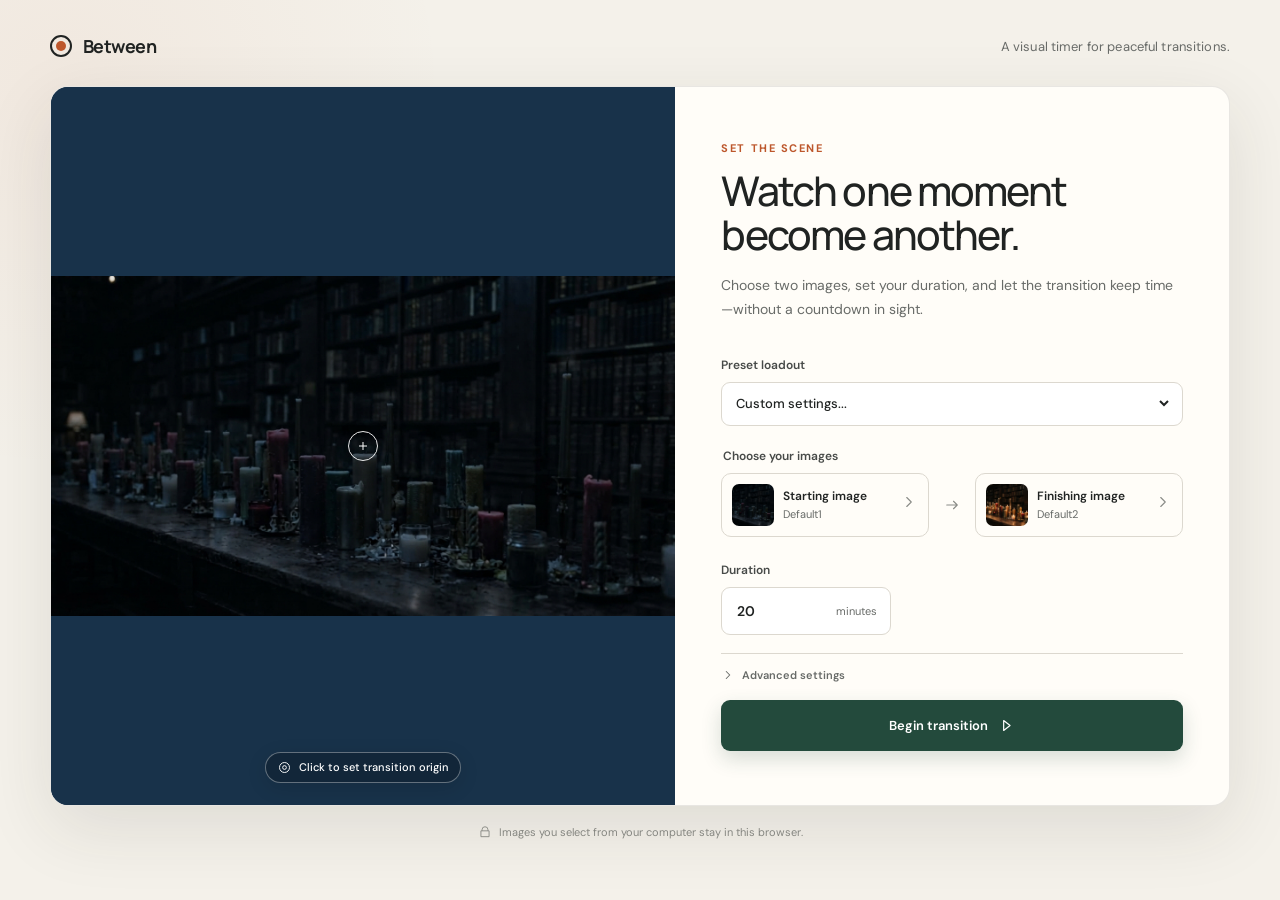
==== public/index.html @ 0521cccc "quiet --> peaceful So I can see which branch is live" ====
<!doctype html>
<html lang="en">
  <head>
    <meta charset="UTF-8" />
    <meta name="viewport" content="width=device-width, initial-scale=1.0" />
    <meta
      name="description"
      content="A calm, number-free visual timer that transitions between two images."
    />
    <title>Between — Visual Timer</title>
    <link rel="stylesheet" href="styles.css" />
  </head>
  <body>
    <main class="app-shell">
      <header class="site-header">
        <a class="wordmark" href="#" aria-label="Between visual timer home">
          <span class="wordmark-mark" aria-hidden="true"></span>
          Between
        </a>
        <p>A visual timer for peaceful transitions.</p>
      </header>

      <section class="timer-card" aria-labelledby="page-title">
        <div class="preview-wrap">
          <div
            class="timer-canvas"
            id="timerCanvas"
            role="img"
            aria-label="Timer preview, showing the starting image"
          >
            <div class="image-layer image-one" id="imageOne"></div>
            <div class="image-layer image-two" id="imageTwo"></div>
          </div>

          <button
            class="origin-picker"
            id="originPicker"
            type="button"
            aria-label="Choose the transition origin. Current origin is centered."
          >
            <span class="origin-marker" id="originMarker" aria-hidden="true"></span>
            <span class="origin-hint">
              <svg viewBox="0 0 24 24" fill="none" aria-hidden="true">
                <circle cx="12" cy="12" r="3" />
                <circle cx="12" cy="12" r="8" />
              </svg>
              Click to set transition origin
            </span>
          </button>

          <div class="timer-overlay" id="timerOverlay" hidden>
            <div class="control-dock">
              <div class="timer-state" id="timerState">In progress</div>
              <button class="round-button pause-button" id="pauseButton" type="button">
                <span class="pause-icon" aria-hidden="true"></span>
                <span class="sr-only">Pause timer</span>
              </button>
              <button class="round-button" id="fullscreenButton" type="button">
                <svg class="fullscreen-icon" viewBox="0 0 24 24" fill="none" aria-hidden="true">
                  <path class="expand-path" d="M9 4H4v5m11-5h5v5M9 20H4v-5m11 5h5v-5" />
                  <path class="collapse-path" d="M4 9h5V4m11 5h-5V4M4 15h5v5m11-5h-5v5" />
                </svg>
                <span class="sr-only">Enter full screen</span>
              </button>
              <button class="text-button" id="resetButton" type="button">End timer</button>
            </div>
          </div>
        </div>

        <div class="setup-panel" id="setupPanel">
          <div class="intro">
            <p class="eyebrow">Set the scene</p>
            <h1 id="page-title">Watch one moment become another.</h1>
            <p class="intro-copy">
              Choose two images, set your duration, and let the transition keep time—without a
              countdown in sight.
            </p>
          </div>

          <form id="timerForm">
            <div class="preset-row">
              <label class="field-label" for="presetSelect">
                <span>Preset loadout</span>
                <div class="select-field">
                  <select id="presetSelect">
                    <option value="">Custom settings...</option>
                  </select>
                </div>
              </label>
            </div>

            <fieldset>
              <legend>Choose your images</legend>
              <div class="image-pickers">
                <button class="image-picker" id="pickerOne" type="button" data-slot="one" aria-haspopup="dialog">
                  <span class="picker-thumb thumb-one" id="thumbOne" aria-hidden="true"></span>
                  <span class="picker-copy">
                    <strong>Starting image</strong>
                    <span id="fileOneName">Default1</span>
                  </span>
                  <span class="upload-icon" aria-hidden="true">
                    <svg viewBox="0 0 24 24" fill="none">
                      <path d="m9 6 6 6-6 6" />
                    </svg>
                  </span>
                </button>

                <span class="to-arrow" aria-hidden="true">
                  <svg viewBox="0 0 24 24" fill="none">
                    <path d="M5 12h14m-5-5 5 5-5 5" />
                  </svg>
                </span>

                <button class="image-picker" id="pickerTwo" type="button" data-slot="two" aria-haspopup="dialog">
                  <span class="picker-thumb thumb-two" id="thumbTwo" aria-hidden="true"></span>
                  <span class="picker-copy">
                    <strong>Finishing image</strong>
                    <span id="fileTwoName">Default2</span>
                  </span>
                  <span class="upload-icon" aria-hidden="true">
                    <svg viewBox="0 0 24 24" fill="none">
                      <path d="m9 6 6 6-6 6" />
                    </svg>
                  </span>
                </button>
              </div>
            </fieldset>

            <div class="settings-row">
              <label class="field-label" for="duration">
                <span>Duration</span>
                <span class="duration-field">
                  <input id="duration" type="number" min="1" max="1440" value="20" required />
                  <span>minutes</span>
                </span>
              </label>
            </div>

            <details class="advanced-settings">
              <summary>
                <svg viewBox="0 0 24 24" fill="none" aria-hidden="true">
                  <path d="m9 6 6 6-6 6" />
                </svg>
                Advanced settings
              </summary>
              <div class="advanced-panel">
                <fieldset class="wipe-fieldset">
                  <legend>Wipe style</legend>
                  <div class="wipe-options" id="wipeOptions">
                    <!-- Dynamically injected transition options -->
                  </div>
                </fieldset>

                <div class="advanced-lower-grid">
                  <fieldset class="direction-fieldset">
                    <legend>Direction</legend>
                    <div class="segmented-control">
                      <label>
                        <input type="radio" name="direction" value="forward" checked />
                        <span>Forward direction</span>
                      </label>
                      <label>
                        <input type="radio" name="direction" value="inverse" />
                        <span>Inverse direction</span>
                      </label>
                    </div>
                  </fieldset>

                  <label class="field-label" for="featherAmount">
                    <span>Feather amount</span>
                    <span class="duration-field feather-field">
                      <input
                        id="featherAmount"
                        type="number"
                        min="0"
                        max="200"
                        value="60"
                        required
                      />
                      <span>pixels</span>
                    </span>
                  </label>
                </div>
              </div>
            </details>

            <button class="start-button" type="submit">
              <span>Begin transition</span>
              <svg viewBox="0 0 24 24" fill="none" aria-hidden="true">
                <path d="M8 5l9 7-9 7V5Z" />
              </svg>
            </button>
          </form>
        </div>
      </section>

      <p class="privacy-note">
        <svg viewBox="0 0 24 24" fill="none" aria-hidden="true">
          <path d="M7 10V8a5 5 0 0 1 10 0v2M5 10h14v10H5V10Z" />
        </svg>
        Images you select from your computer stay in this browser.
      </p>
    </main>

    <dialog class="gallery-dialog" id="galleryDialog" aria-labelledby="galleryTitle">
      <div class="gallery-header">
        <h2 id="galleryTitle">Choose an image</h2>
        <button class="gallery-close" id="galleryClose" type="button">
          <svg viewBox="0 0 24 24" fill="none" aria-hidden="true">
            <path d="M6 6l12 12M18 6 6 18" />
          </svg>
          <span class="sr-only">Close</span>
        </button>
      </div>

      <div class="gallery-body">
        <p class="gallery-status" id="galleryStatus" role="status">Loading images…</p>
        <div class="gallery-grid" id="galleryGrid"></div>
      </div>

      <div class="gallery-footer">
        <label class="upload-option">
          <input type="file" id="galleryUpload" accept="image/*" />
          <svg viewBox="0 0 24 24" fill="none" aria-hidden="true">
            <path d="M12 16V4m0 0L7.5 8.5M12 4l4.5 4.5M5 15v4h14v-4" />
          </svg>
          Select from your computer
        </label>
      </div>
    </dialog>

    <script type="module" src="app.js"></script>
  </body>
</html>
---- public/styles.css ----
@import url('https://fonts.googleapis.com/css2?family=DM+Sans:wght@400;500;600&family=Manrope:wght@400;500;600;700&display=swap');

:root {
  --ink: #202322;
  --muted: #686b68;
  --paper: #f4f1ea;
  --card: #fffdf8;
  --line: #dcd8cf;
  --blue: #18324a;
  --orange: #bd572c;
  --green: #234a3c;
}

* {
  box-sizing: border-box;
}

html {
  min-width: 320px;
  background: var(--paper);
}

body {
  margin: 0;
  color: var(--ink);
  font-family: 'DM Sans', sans-serif;
  min-height: 100vh;
  background:
    radial-gradient(circle at 5% 10%, rgba(189, 87, 44, 0.06), transparent 24rem),
    var(--paper);
}

button,
input {
  font: inherit;
}

button,
label {
  -webkit-tap-highlight-color: transparent;
}

.app-shell {
  width: min(1180px, calc(100% - 40px));
  margin: 0 auto;
  padding: 34px 0 28px;
}

.site-header {
  display: flex;
  align-items: center;
  justify-content: space-between;
  margin-bottom: 28px;
}

.wordmark {
  display: inline-flex;
  align-items: center;
  gap: 11px;
  color: var(--ink);
  font-family: 'Manrope', sans-serif;
  font-size: 18px;
  font-weight: 700;
  letter-spacing: -0.03em;
  text-decoration: none;
}

.wordmark-mark {
  width: 22px;
  aspect-ratio: 1;
  border: 2px solid var(--ink);
  border-radius: 50%;
  position: relative;
}

.wordmark-mark::after {
  content: '';
  position: absolute;
  inset: 4px;
  border-radius: inherit;
  background: var(--orange);
}

.site-header p {
  margin: 0;
  color: var(--muted);
  font-size: 13px;
  letter-spacing: 0.01em;
}

.timer-card {
  display: grid;
  grid-template-columns: minmax(0, 1.06fr) minmax(420px, 0.94fr);
  min-height: 640px;
  overflow: hidden;
  border: 1px solid rgba(32, 35, 34, 0.1);
  border-radius: 18px;
  background: var(--card);
  box-shadow: 0 22px 70px rgba(50, 43, 34, 0.11);
}

.preview-wrap {
  min-height: 100%;
  position: relative;
  overflow: hidden;
  background: var(--blue);
}

.timer-canvas,
.image-layer {
  position: absolute;
  inset: 0;
}

.timer-canvas {
  overflow: hidden;
}

.image-layer {
  background-position: center;
  background-size: cover;
  will-change: mask-image;
}

.timer-card:not(.is-running) .image-layer {
  background-repeat: no-repeat;
  background-size: contain;
  background-position: center center;
}

.image-one {
  z-index: 1;
  background-color: var(--blue);
}

.image-two {
  z-index: 2;
  background-color: var(--orange);
  opacity: 0;
}

.origin-picker {
  position: absolute;
  z-index: 3;
  inset: 0;
  width: 100%;
  border: 0;
  padding: 0;
  color: white;
  background: transparent;
  cursor: crosshair;
}

.origin-picker:focus-visible {
  outline: 3px solid white;
  outline-offset: -5px;
}

.origin-picker[hidden] {
  display: none;
}

.origin-marker {
  position: absolute;
  left: 50%;
  top: 50%;
  width: 30px;
  height: 30px;
  border: 1px solid rgba(255, 255, 255, 0.9);
  border-radius: 50%;
  box-shadow: 0 2px 14px rgba(0, 0, 0, 0.32);
  transform: translate(-50%, -50%);
  pointer-events: none;
}

.origin-marker::before,
.origin-marker::after {
  content: '';
  position: absolute;
  left: 50%;
  top: 50%;
  background: white;
  transform: translate(-50%, -50%);
}

.origin-marker::before {
  width: 8px;
  height: 1px;
}

.origin-marker::after {
  width: 1px;
  height: 8px;
}

.origin-hint {
  position: absolute;
  left: 50%;
  bottom: 22px;
  display: flex;
  align-items: center;
  gap: 7px;
  border: 1px solid rgba(255, 255, 255, 0.34);
  border-radius: 999px;
  padding: 7px 11px;
  font-size: 11px;
  font-weight: 500;
  white-space: nowrap;
  background: rgba(9, 16, 20, 0.3);
  box-shadow: 0 5px 20px rgba(0, 0, 0, 0.12);
  backdrop-filter: blur(8px);
  transform: translateX(-50%);
  pointer-events: none;
}

.origin-hint svg {
  width: 15px;
  stroke: currentColor;
  stroke-width: 1.5;
}

.timer-card.is-running .origin-picker {
  display: none;
}

.timer-canvas.finish-bump {
  animation: finish-bump 1s ease-in-out;
}

@keyframes finish-bump {
  0%,
  100% {
    filter: brightness(1);
  }

  50% {
    filter: brightness(1.15);
  }
}

.timer-overlay {
  position: absolute;
  z-index: 4;
  inset: 0;
  display: flex;
  flex-direction: column;
  align-items: center;
  justify-content: flex-end;
  padding-bottom: 18px;
  color: white;
  opacity: 0;
  pointer-events: none;
  transition: opacity 220ms ease;
}

.timer-overlay[hidden] {
  display: none;
}

.timer-card.is-running {
  display: block;
  aspect-ratio: 16 / 9;
  min-height: 0;
}

.timer-card.is-running .preview-wrap {
  height: 100%;
}

.timer-card.is-running .setup-panel {
  display: none;
}

.timer-card.is-running .timer-overlay {
  opacity: 1;
}

.control-dock {
  display: flex;
  align-items: center;
  gap: 6px;
  border: 1px solid rgba(255, 255, 255, 0.28);
  border-radius: 999px;
  padding: 4px;
  background: rgba(10, 13, 13, 0.38);
  box-shadow: 0 5px 22px rgba(0, 0, 0, 0.16);
  backdrop-filter: blur(12px);
  pointer-events: auto;
}

.timer-state {
  padding: 0 7px 0 9px;
  font-size: 9px;
  font-weight: 600;
  letter-spacing: 0.08em;
  text-transform: uppercase;
  text-shadow: 0 1px 12px rgba(0, 0, 0, 0.25);
}

.round-button {
  width: 30px;
  aspect-ratio: 1;
  display: grid;
  place-items: center;
  border: 0;
  border-radius: 50%;
  color: white;
  background: rgba(255, 255, 255, 0.1);
  cursor: pointer;
  transition: background 160ms ease, transform 160ms ease;
}

.round-button[hidden] {
  display: none;
}

.round-button:hover {
  background: rgba(255, 255, 255, 0.22);
}

.pause-icon {
  width: 8px;
  height: 12px;
  border-inline: 2px solid currentColor;
}

.is-paused .pause-icon {
  width: 0;
  height: 0;
  margin-left: 2px;
  border: 5px solid transparent;
  border-left: 8px solid currentColor;
  border-right: 0;
}

.fullscreen-icon {
  width: 14px;
  stroke: currentColor;
  stroke-width: 1.7;
  stroke-linecap: round;
  stroke-linejoin: round;
}

.collapse-path,
.is-fullscreen .expand-path {
  display: none;
}

.is-fullscreen .collapse-path {
  display: block;
}

.text-button {
  border: 0;
  border-radius: 999px;
  padding: 6px 9px;
  color: white;
  font-size: 10px;
  font-weight: 500;
  background: none;
  cursor: pointer;
  text-shadow: 0 1px 12px rgba(0, 0, 0, 0.4);
}

.text-button:hover {
  background: rgba(255, 255, 255, 0.12);
}

.timer-card:fullscreen {
  width: 100vw;
  height: 100vh;
  border: 0;
  border-radius: 0;
  aspect-ratio: auto;
  background: black;
}

.timer-card:fullscreen .preview-wrap {
  height: 100%;
  min-height: 0;
}

.timer-card::backdrop {
  background: black;
}

.setup-panel {
  display: flex;
  flex-direction: column;
  justify-content: center;
  padding: 54px clamp(32px, 3.6vw, 50px);
}

.eyebrow {
  margin: 0 0 13px;
  color: var(--orange);
  font-size: 11px;
  font-weight: 700;
  letter-spacing: 0.14em;
  text-transform: uppercase;
}

h1 {
  max-width: 500px;
  margin: 0;
  font-family: 'Manrope', sans-serif;
  font-size: clamp(32px, 3.2vw, 48px);
  font-weight: 500;
  line-height: 1.08;
  letter-spacing: -0.045em;
}

.intro-copy {
  max-width: 480px;
  margin: 18px 0 36px;
  color: var(--muted);
  font-size: 14px;
  line-height: 1.65;
}

form,
fieldset {
  min-width: 0;
}

fieldset {
  margin: 0;
  border: 0;
  padding: 0;
}

legend,
.field-label > span:first-child {
  margin-bottom: 9px;
  color: #474a48;
  font-size: 12px;
  font-weight: 600;
}

.image-pickers {
  display: grid;
  grid-template-columns: minmax(0, 1fr) 26px minmax(0, 1fr);
  align-items: center;
  gap: 10px;
}

.image-picker {
  width: 100%;
  min-width: 0;
  color: inherit;
  font: inherit;
  text-align: left;
  background: transparent;
  display: grid;
  grid-template-columns: 42px minmax(0, 1fr) 18px;
  align-items: center;
  gap: 9px;
  border: 1px solid var(--line);
  border-radius: 10px;
  padding: 10px;
  cursor: pointer;
  transition: border-color 160ms ease, box-shadow 160ms ease;
}

.image-picker:hover,
.image-picker:focus-within {
  border-color: #9a9c96;
  box-shadow: 0 0 0 3px rgba(35, 74, 60, 0.08);
}

.picker-thumb {
  width: 42px;
  aspect-ratio: 1;
  border-radius: 7px;
  background-position: center;
  background-size: cover;
}

.thumb-one {
  background-color: var(--blue);
}

.thumb-two {
  background-color: var(--orange);
}

.picker-copy {
  min-width: 0;
  display: flex;
  flex-direction: column;
  gap: 3px;
}

.picker-copy strong,
.picker-copy span {
  overflow: hidden;
  text-overflow: ellipsis;
  white-space: nowrap;
}

.picker-copy strong {
  font-size: 12px;
  font-weight: 600;
}

.picker-copy span {
  color: var(--muted);
  font-size: 11px;
}

.upload-icon,
.to-arrow {
  color: #8a8c87;
}

.upload-icon svg,
.to-arrow svg {
  width: 18px;
  stroke: currentColor;
  stroke-width: 1.5;
  stroke-linecap: round;
  stroke-linejoin: round;
}

.to-arrow {
  display: grid;
  place-items: center;
}

.settings-row {
  margin-top: 25px;
}

.settings-row > .field-label {
  width: 170px;
}

.field-label {
  display: flex;
  flex-direction: column;
}

.duration-field {
  height: 48px;
  display: flex;
  align-items: center;
  border: 1px solid var(--line);
  border-radius: 9px;
  padding: 0 13px;
  background: white;
}

.duration-field:focus-within {
  border-color: var(--green);
  box-shadow: 0 0 0 3px rgba(35, 74, 60, 0.09);
}

.duration-field input {
  width: 100%;
  min-width: 0;
  border: 0;
  outline: 0;
  color: var(--ink);
  font-size: 14px;
  font-weight: 600;
  background: transparent;
}

.duration-field span {
  color: var(--muted);
  font-size: 11px;
}

.direction-fieldset legend {
  margin-bottom: 9px;
}

.segmented-control {
  height: 48px;
  display: grid;
  grid-template-columns: 1fr 1fr;
  border: 1px solid var(--line);
  border-radius: 9px;
  padding: 3px;
  background: #efede7;
}

.segmented-control label {
  min-width: 0;
  cursor: pointer;
}

.segmented-control input {
  position: absolute;
  opacity: 0;
}

.segmented-control span {
  height: 100%;
  display: flex;
  align-items: center;
  justify-content: center;
  gap: 7px;
  border-radius: 6px;
  color: var(--muted);
  font-size: 10px;
  font-weight: 600;
  white-space: nowrap;
}

.segmented-control svg {
  width: 17px;
  flex: 0 0 auto;
  stroke: currentColor;
  stroke-width: 1.5;
  stroke-linecap: round;
  stroke-linejoin: round;
}

.segmented-control input:checked + span {
  color: var(--ink);
  background: white;
  box-shadow: 0 2px 7px rgba(30, 31, 29, 0.1);
}

.segmented-control input:focus-visible + span {
  outline: 2px solid var(--green);
  outline-offset: 1px;
}

.advanced-settings {
  margin-top: 18px;
  border-top: 1px solid var(--line);
  padding-top: 14px;
}

.advanced-settings summary {
  width: fit-content;
  display: flex;
  align-items: center;
  gap: 7px;
  color: var(--muted);
  font-size: 11px;
  font-weight: 600;
  list-style: none;
  cursor: pointer;
}

.advanced-settings summary::-webkit-details-marker {
  display: none;
}

.advanced-settings summary:focus-visible {
  border-radius: 3px;
  outline: 2px solid var(--green);
  outline-offset: 3px;
}

.advanced-settings summary svg {
  width: 14px;
  stroke: currentColor;
  stroke-width: 1.8;
  stroke-linecap: round;
  stroke-linejoin: round;
  transition: transform 160ms ease;
}

.advanced-settings[open] summary svg {
  transform: rotate(90deg);
}

.advanced-panel {
  padding-top: 13px;
}

.wipe-fieldset legend {
  margin-bottom: 9px;
}

.wipe-options {
  display: grid;
  grid-template-columns: repeat(2, 1fr);
  gap: 7px;
}

.wipe-options label {
  min-width: 0;
  cursor: pointer;
}

.wipe-options input {
  position: absolute;
  opacity: 0;
}

.wipe-options span {
  height: 40px;
  display: flex;
  align-items: center;
  gap: 8px;
  border: 1px solid var(--line);
  border-radius: 8px;
  padding: 0 10px;
  color: var(--muted);
  font-size: 10px;
  font-weight: 600;
  background: white;
}

.wipe-options svg {
  width: 17px;
  flex: 0 0 auto;
  stroke: currentColor;
  stroke-width: 1.5;
  stroke-linecap: round;
  stroke-linejoin: round;
}

.wipe-options input:checked + span {
  border-color: rgba(35, 74, 60, 0.45);
  color: var(--green);
  background: rgba(35, 74, 60, 0.06);
  box-shadow: inset 0 0 0 1px rgba(35, 74, 60, 0.12);
}

.wipe-options input:focus-visible + span {
  outline: 2px solid var(--green);
  outline-offset: 1px;
}

.advanced-lower-grid {
  display: grid;
  grid-template-columns: minmax(0, 1fr) 150px;
  gap: 12px;
  margin-top: 13px;
}

.feather-field {
  height: 42px;
}

.advanced-settings + .start-button {
  margin-top: 18px;
}

.start-button {
  width: 100%;
  height: 51px;
  display: flex;
  align-items: center;
  justify-content: center;
  gap: 10px;
  margin-top: 28px;
  border: 0;
  border-radius: 9px;
  color: white;
  font-size: 13px;
  font-weight: 600;
  background: var(--green);
  box-shadow: 0 8px 20px rgba(35, 74, 60, 0.18);
  cursor: pointer;
  transition: background 160ms ease, transform 160ms ease;
}

.start-button:hover {
  background: #193a2f;
  transform: translateY(-1px);
}

.start-button svg {
  width: 17px;
  stroke: currentColor;
  stroke-width: 1.7;
  stroke-linejoin: round;
}

.privacy-note {
  display: flex;
  align-items: center;
  justify-content: center;
  gap: 7px;
  margin: 19px 0 0;
  color: #858680;
  font-size: 11px;
}

.privacy-note svg {
  width: 14px;
  stroke: currentColor;
  stroke-width: 1.5;
  stroke-linejoin: round;
}

.gallery-dialog {
  width: min(720px, calc(100% - 24px));
  max-height: min(660px, calc(100vh - 24px));
  margin: auto;
  border: 0;
  border-radius: 16px;
  padding: 0;
  overflow: hidden;
  color: var(--ink);
  background: var(--card);
  box-shadow: 0 30px 90px rgba(20, 24, 22, 0.35);
}

.gallery-dialog[open] {
  display: flex;
  flex-direction: column;
}

.gallery-dialog::backdrop {
  background: rgba(20, 24, 22, 0.55);
  backdrop-filter: blur(3px);
}

.gallery-header {
  display: flex;
  align-items: center;
  justify-content: space-between;
  gap: 16px;
  padding: 20px 22px 14px;
}

.gallery-header h2 {
  margin: 0;
  font-family: 'Manrope', sans-serif;
  font-size: 20px;
  font-weight: 500;
  letter-spacing: -0.03em;
}

.gallery-close {
  width: 32px;
  aspect-ratio: 1;
  flex: 0 0 auto;
  display: grid;
  place-items: center;
  border: 0;
  border-radius: 50%;
  color: var(--muted);
  background: #efede7;
  cursor: pointer;
  transition: background 160ms ease;
}

.gallery-close:hover {
  background: #e4e1d8;
}

.gallery-close:focus-visible,
.gallery-item:focus-visible,
.image-picker:focus-visible {
  outline: 2px solid var(--green);
  outline-offset: 2px;
}

.gallery-close svg {
  width: 16px;
  stroke: currentColor;
  stroke-width: 1.7;
  stroke-linecap: round;
}

.gallery-body {
  min-height: 160px;
  flex: 1 1 auto;
  overflow-y: auto;
  padding: 0 22px 18px;
}

.gallery-status {
  margin: 0;
  padding: 36px 0;
  color: var(--muted);
  font-size: 13px;
  line-height: 1.6;
  text-align: center;
}

.gallery-status[hidden] {
  display: none;
}

.gallery-grid {
  display: grid;
  grid-template-columns: repeat(auto-fill, minmax(150px, 1fr));
  gap: 10px;
}

.gallery-item {
  position: relative;
  aspect-ratio: 4 / 3;
  overflow: hidden;
  border: 2px solid transparent;
  border-radius: 10px;
  padding: 0;
  background: #efede7;
  cursor: pointer;
  transition: border-color 160ms ease, box-shadow 160ms ease;
}

.gallery-item:hover {
  box-shadow: 0 0 0 3px rgba(35, 74, 60, 0.12);
}

.gallery-item[aria-pressed='true'] {
  border-color: var(--green);
}

.gallery-item img {
  width: 100%;
  height: 100%;
  display: block;
  object-fit: cover;
}

.gallery-item span {
  position: absolute;
  inset: auto 0 0;
  overflow: hidden;
  padding: 18px 9px 7px;
  color: white;
  font-size: 11px;
  font-weight: 500;
  text-align: left;
  text-overflow: ellipsis;
  white-space: nowrap;
  background: linear-gradient(transparent, rgba(10, 13, 13, 0.62));
}

.gallery-footer {
  display: flex;
  justify-content: flex-end;
  border-top: 1px solid var(--line);
  padding: 14px 22px;
}

.upload-option {
  position: relative;
  display: inline-flex;
  align-items: center;
  gap: 8px;
  border: 1px solid var(--line);
  border-radius: 9px;
  padding: 10px 14px;
  color: var(--ink);
  font-size: 12px;
  font-weight: 600;
  background: white;
  cursor: pointer;
  transition: border-color 160ms ease, box-shadow 160ms ease;
}

.upload-option:hover,
.upload-option:focus-within {
  border-color: #9a9c96;
  box-shadow: 0 0 0 3px rgba(35, 74, 60, 0.08);
}

.upload-option input {
  position: absolute;
  width: 1px;
  height: 1px;
  overflow: hidden;
  opacity: 0;
}

.upload-option svg {
  width: 16px;
  stroke: currentColor;
  stroke-width: 1.5;
  stroke-linecap: round;
  stroke-linejoin: round;
}

.sr-only {
  position: absolute;
  width: 1px;
  height: 1px;
  overflow: hidden;
  clip: rect(0, 0, 0, 0);
  white-space: nowrap;
}

@media (max-width: 900px) {
  .timer-card {
    grid-template-columns: 1fr;
  }

  .preview-wrap {
    min-height: 390px;
  }

  .setup-panel {
    padding: 44px;
  }

  .timer-card.is-running {
    aspect-ratio: 4 / 3;
  }
}

@media (max-width: 580px) {
  .app-shell {
    width: min(100% - 24px, 1180px);
    padding-top: 20px;
  }

  .site-header p {
    display: none;
  }

  .timer-card {
    border-radius: 13px;
  }

  .preview-wrap {
    min-height: 260px;
  }

  .setup-panel {
    padding: 32px 22px;
  }

  h1 {
    font-size: 33px;
  }

  .image-pickers,
  .wipe-options,
  .advanced-lower-grid {
    grid-template-columns: 1fr;
  }

  .to-arrow {
    height: 12px;
    transform: rotate(90deg);
  }

  .settings-row > .field-label {
    width: 100%;
  }

  .advanced-panel {
    padding-top: 12px;
  }

  .timer-card.is-running {
    height: max(560px, calc(100vh - 120px));
    min-height: 0;
    aspect-ratio: auto;
  }
}

@media (prefers-reduced-motion: reduce) {
  *,
  *::before,
  *::after {
    scroll-behavior: auto !important;
    transition-duration: 0.01ms !important;
  }
}
/* --- Preset Field Styling --- */
.preset-row {
  margin-bottom: 22px;
}

.select-field {
  height: 44px;
  display: flex;
  align-items: center;
  border: 1px solid var(--line);
  border-radius: 9px;
  padding: 0 10px;
  background: white;
  transition: border-color 160ms ease, box-shadow 160ms ease;
}

.select-field:focus-within {
  border-color: var(--green);
  box-shadow: 0 0 0 3px rgba(35, 74, 60, 0.09);
}

.select-field select {
  width: 100%;
  border: 0;
  outline: 0;
  color: var(--ink);
  font: inherit;
  font-size: 13px;
  font-weight: 500;
  background: transparent;
  cursor: pointer;
}
.badge {
  font-size: 10px;
  background: var(--orange);
  color: white;
  padding: 2px 7px;
  border-radius: 99px;
  margin-left: 6px;
  text-transform: uppercase;
}

.admin-actions {
  display: grid;
  grid-template-columns: 1fr 1fr;
  gap: 12px;
  margin-top: 24px;
}

.secondary-btn {
  background: var(--blue) !important;
}

.thumbnail-preview-card {
  margin-top: 24px;
  padding: 16px;
  border: 1px solid var(--line);
  border-radius: 12px;
  background: white;
}

.thumbnail-preview-card canvas {
  width: 100%;
  max-width: 300px;
  height: auto;
  border-radius: 8px;
  border: 1px solid var(--line);
  display: block;
  margin-top: 8px;
}

.status-msg {
  font-size: 12px;
  color: var(--green);
  font-weight: 600;
  margin-top: 8px;
}
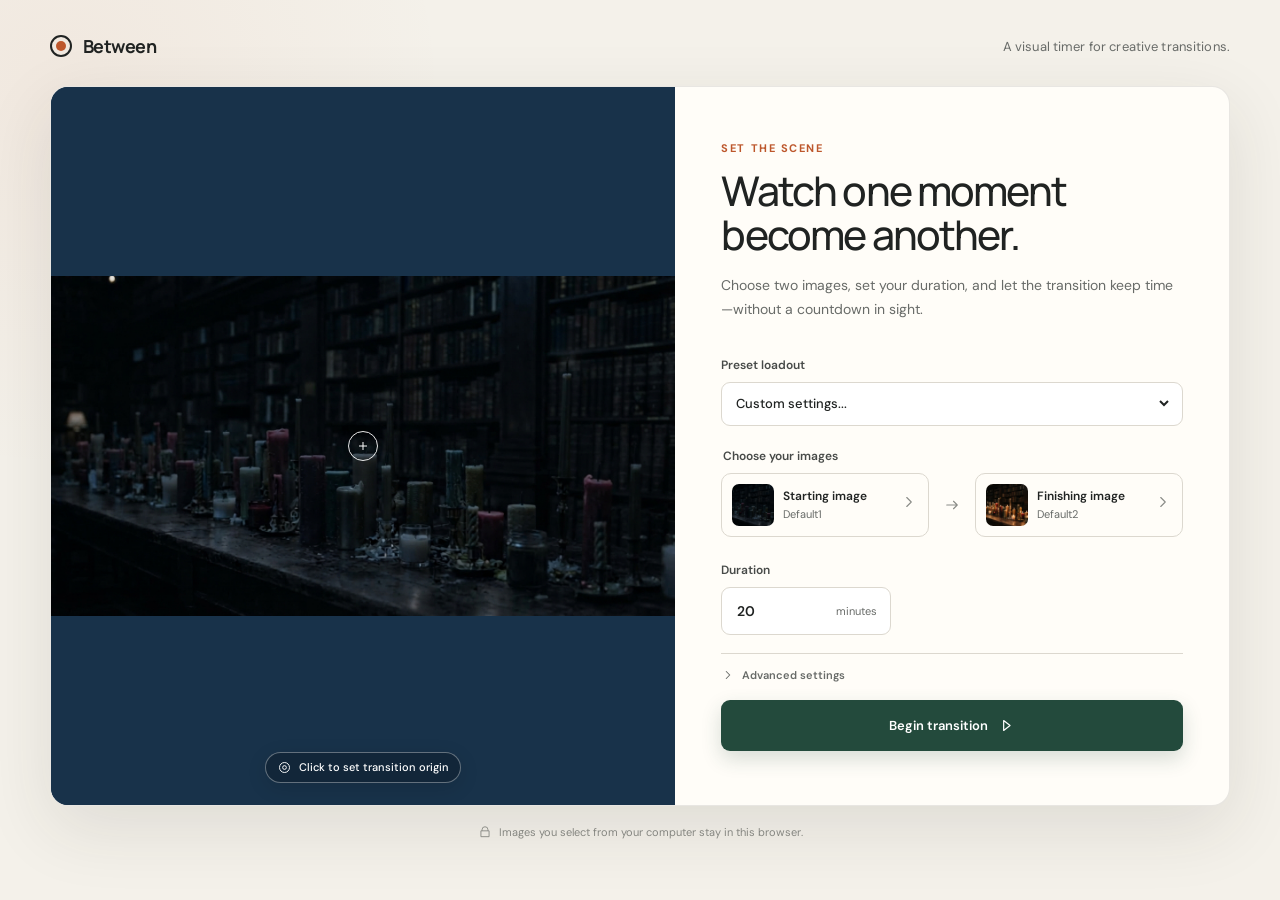
==== commit 6a2d6f70: "Update index.html" ====
--- a/public/index.html
+++ b/public/index.html
@@ -17,7 +17,7 @@
           <span class="wordmark-mark" aria-hidden="true"></span>
           Between
         </a>
-        <p>A visual timer for peaceful transitions.</p>
+        <p>A visual timer for creative transitions.</p>
       </header>
 
       <section class="timer-card" aria-labelledby="page-title">
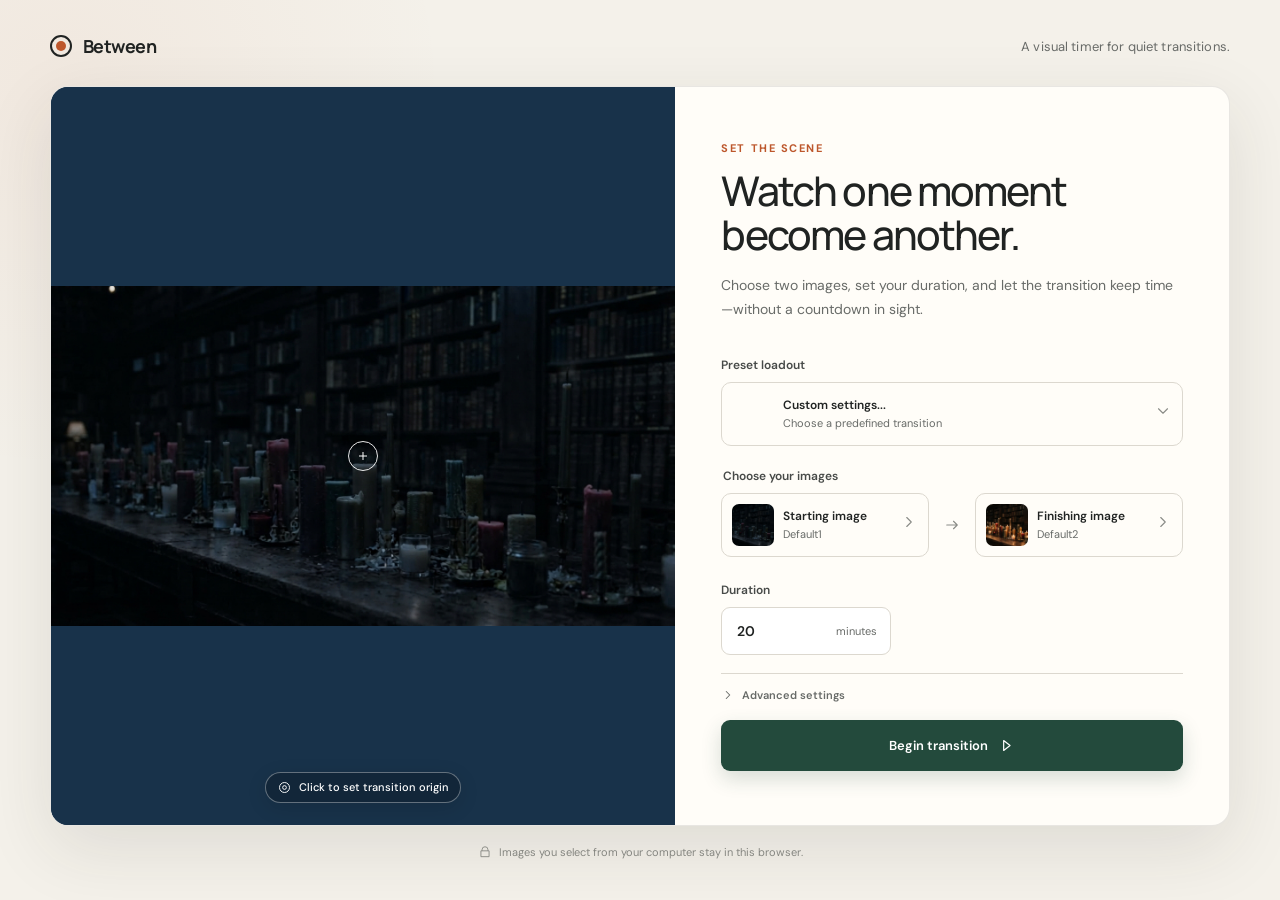
==== commit a4a0c0aa: "Add thumbnails to presets" ====
--- a/public/index.html
+++ b/public/index.html
@@ -17,7 +17,7 @@
           <span class="wordmark-mark" aria-hidden="true"></span>
           Between
         </a>
-        <p>A visual timer for creative transitions.</p>
+        <p>A visual timer for quiet transitions.</p>
       </header>
 
       <section class="timer-card" aria-labelledby="page-title">
@@ -79,13 +79,25 @@
 
           <form id="timerForm">
             <div class="preset-row">
-              <label class="field-label" for="presetSelect">
+              <label class="field-label" for="presetPicker">
                 <span>Preset loadout</span>
-                <div class="select-field">
-                  <select id="presetSelect">
-                    <option value="">Custom settings...</option>
-                  </select>
-                </div>
+                <button
+                  class="image-picker preset-picker"
+                  id="presetPicker"
+                  type="button"
+                  aria-haspopup="dialog"
+                >
+                  <span class="picker-thumb" id="presetThumb" aria-hidden="true"></span>
+                  <span class="picker-copy">
+                    <strong id="presetTitle">Custom settings...</strong>
+                    <span id="presetSubtitle">Choose a predefined transition</span>
+                  </span>
+                  <span class="upload-icon" aria-hidden="true">
+                    <svg viewBox="0 0 24 24" fill="none">
+                      <path d="m6 9 6 6 6-6" />
+                    </svg>
+                  </span>
+                </button>
               </label>
             </div>
 
@@ -202,6 +214,7 @@
       </p>
     </main>
 
+    <!-- Image Gallery Dialog -->
     <dialog class="gallery-dialog" id="galleryDialog" aria-labelledby="galleryTitle">
       <div class="gallery-header">
         <h2 id="galleryTitle">Choose an image</h2>
@@ -229,6 +242,24 @@
       </div>
     </dialog>
 
+    <!-- Preset Selection Dialog -->
+    <dialog class="gallery-dialog" id="presetDialog" aria-labelledby="presetDialogTitle">
+      <div class="gallery-header">
+        <h2 id="presetDialogTitle">Choose a preset loadout</h2>
+        <button class="gallery-close" id="presetClose" type="button">
+          <svg viewBox="0 0 24 24" fill="none" aria-hidden="true">
+            <path d="M6 6l12 12M18 6 6 18" />
+          </svg>
+          <span class="sr-only">Close</span>
+        </button>
+      </div>
+
+      <div class="gallery-body">
+        <p class="gallery-status" id="presetStatus" role="status">Loading presets…</p>
+        <div class="gallery-grid" id="presetGrid"></div>
+      </div>
+    </dialog>
+
     <script type="module" src="app.js"></script>
   </body>
 </html>
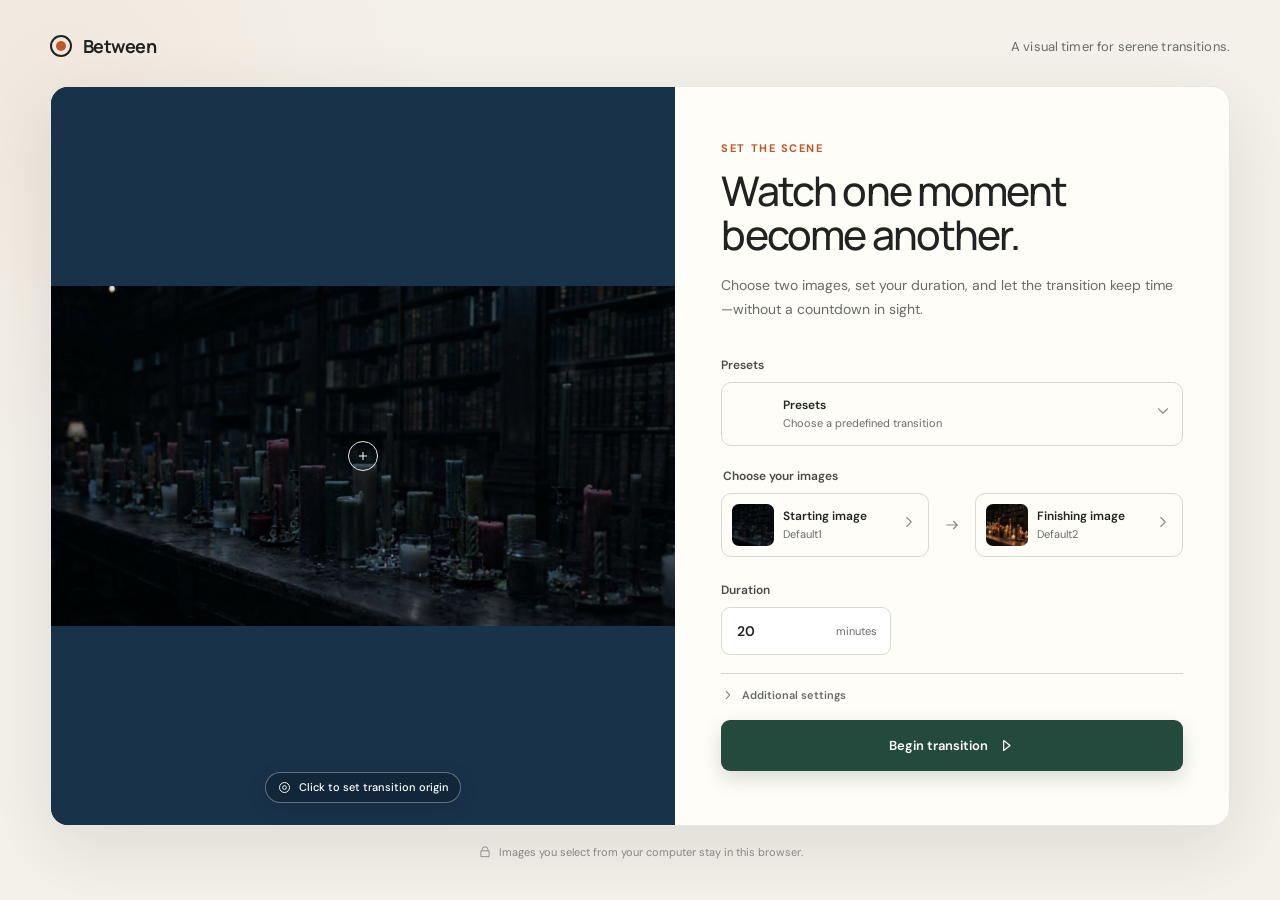
==== commit c0bddc62: "Text edits and dream car no text" ====
--- a/public/index.html
+++ b/public/index.html
@@ -7,7 +7,7 @@
       name="description"
       content="A calm, number-free visual timer that transitions between two images."
     />
-    <title>Between — Visual Timer</title>
+    <title>Between — Right Brain Timer</title>
     <link rel="stylesheet" href="styles.css" />
   </head>
   <body>
@@ -17,7 +17,7 @@
           <span class="wordmark-mark" aria-hidden="true"></span>
           Between
         </a>
-        <p>A visual timer for quiet transitions.</p>
+        <p>A visual timer for serene transitions.</p>
       </header>
 
       <section class="timer-card" aria-labelledby="page-title">
@@ -80,7 +80,7 @@
           <form id="timerForm">
             <div class="preset-row">
               <label class="field-label" for="presetPicker">
-                <span>Preset loadout</span>
+                <span>Presets</span>
                 <button
                   class="image-picker preset-picker"
                   id="presetPicker"
@@ -89,7 +89,7 @@
                 >
                   <span class="picker-thumb" id="presetThumb" aria-hidden="true"></span>
                   <span class="picker-copy">
-                    <strong id="presetTitle">Custom settings...</strong>
+                    <strong id="presetTitle">Presets</strong>
                     <span id="presetSubtitle">Choose a predefined transition</span>
                   </span>
                   <span class="upload-icon" aria-hidden="true">
@@ -153,7 +153,7 @@
                 <svg viewBox="0 0 24 24" fill="none" aria-hidden="true">
                   <path d="m9 6 6 6-6 6" />
                 </svg>
-                Advanced settings
+                Additional settings
               </summary>
               <div class="advanced-panel">
                 <fieldset class="wipe-fieldset">
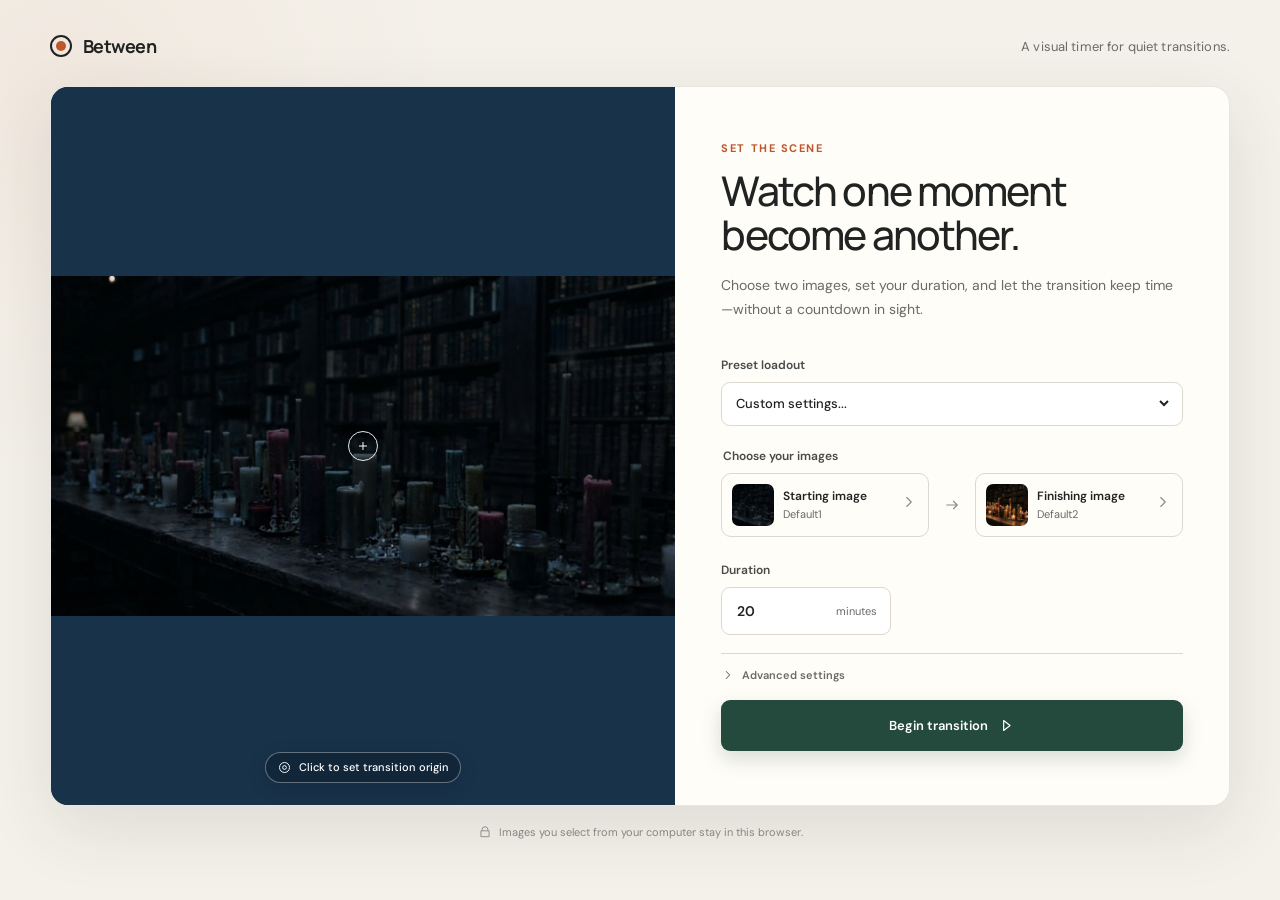
==== commit 582ecef4: "Feather to 400, 2 presets" ====
--- a/public/index.html
+++ b/public/index.html
@@ -7,7 +7,7 @@
       name="description"
       content="A calm, number-free visual timer that transitions between two images."
     />
-    <title>Between — Right Brain Timer</title>
+    <title>Between — Visual Timer</title>
     <link rel="stylesheet" href="styles.css" />
   </head>
   <body>
@@ -17,7 +17,7 @@
           <span class="wordmark-mark" aria-hidden="true"></span>
           Between
         </a>
-        <p>A visual timer for serene transitions.</p>
+        <p>A visual timer for quiet transitions.</p>
       </header>
 
       <section class="timer-card" aria-labelledby="page-title">
@@ -79,25 +79,13 @@
 
           <form id="timerForm">
             <div class="preset-row">
-              <label class="field-label" for="presetPicker">
-                <span>Presets</span>
-                <button
-                  class="image-picker preset-picker"
-                  id="presetPicker"
-                  type="button"
-                  aria-haspopup="dialog"
-                >
-                  <span class="picker-thumb" id="presetThumb" aria-hidden="true"></span>
-                  <span class="picker-copy">
-                    <strong id="presetTitle">Presets</strong>
-                    <span id="presetSubtitle">Choose a predefined transition</span>
-                  </span>
-                  <span class="upload-icon" aria-hidden="true">
-                    <svg viewBox="0 0 24 24" fill="none">
-                      <path d="m6 9 6 6 6-6" />
-                    </svg>
-                  </span>
-                </button>
+              <label class="field-label" for="presetSelect">
+                <span>Preset loadout</span>
+                <div class="select-field">
+                  <select id="presetSelect">
+                    <option value="">Custom settings...</option>
+                  </select>
+                </div>
               </label>
             </div>
 
@@ -153,7 +141,7 @@
                 <svg viewBox="0 0 24 24" fill="none" aria-hidden="true">
                   <path d="m9 6 6 6-6 6" />
                 </svg>
-                Additional settings
+                Advanced settings
               </summary>
               <div class="advanced-panel">
                 <fieldset class="wipe-fieldset">
@@ -185,7 +173,7 @@
                         id="featherAmount"
                         type="number"
                         min="0"
-                        max="200"
+                        max="400"
                         value="60"
                         required
                       />
@@ -214,7 +202,6 @@
       </p>
     </main>
 
-    <!-- Image Gallery Dialog -->
     <dialog class="gallery-dialog" id="galleryDialog" aria-labelledby="galleryTitle">
       <div class="gallery-header">
         <h2 id="galleryTitle">Choose an image</h2>
@@ -242,24 +229,6 @@
       </div>
     </dialog>
 
-    <!-- Preset Selection Dialog -->
-    <dialog class="gallery-dialog" id="presetDialog" aria-labelledby="presetDialogTitle">
-      <div class="gallery-header">
-        <h2 id="presetDialogTitle">Choose a preset loadout</h2>
-        <button class="gallery-close" id="presetClose" type="button">
-          <svg viewBox="0 0 24 24" fill="none" aria-hidden="true">
-            <path d="M6 6l12 12M18 6 6 18" />
-          </svg>
-          <span class="sr-only">Close</span>
-        </button>
-      </div>
-
-      <div class="gallery-body">
-        <p class="gallery-status" id="presetStatus" role="status">Loading presets…</p>
-        <div class="gallery-grid" id="presetGrid"></div>
-      </div>
-    </dialog>
-
     <script type="module" src="app.js"></script>
   </body>
 </html>
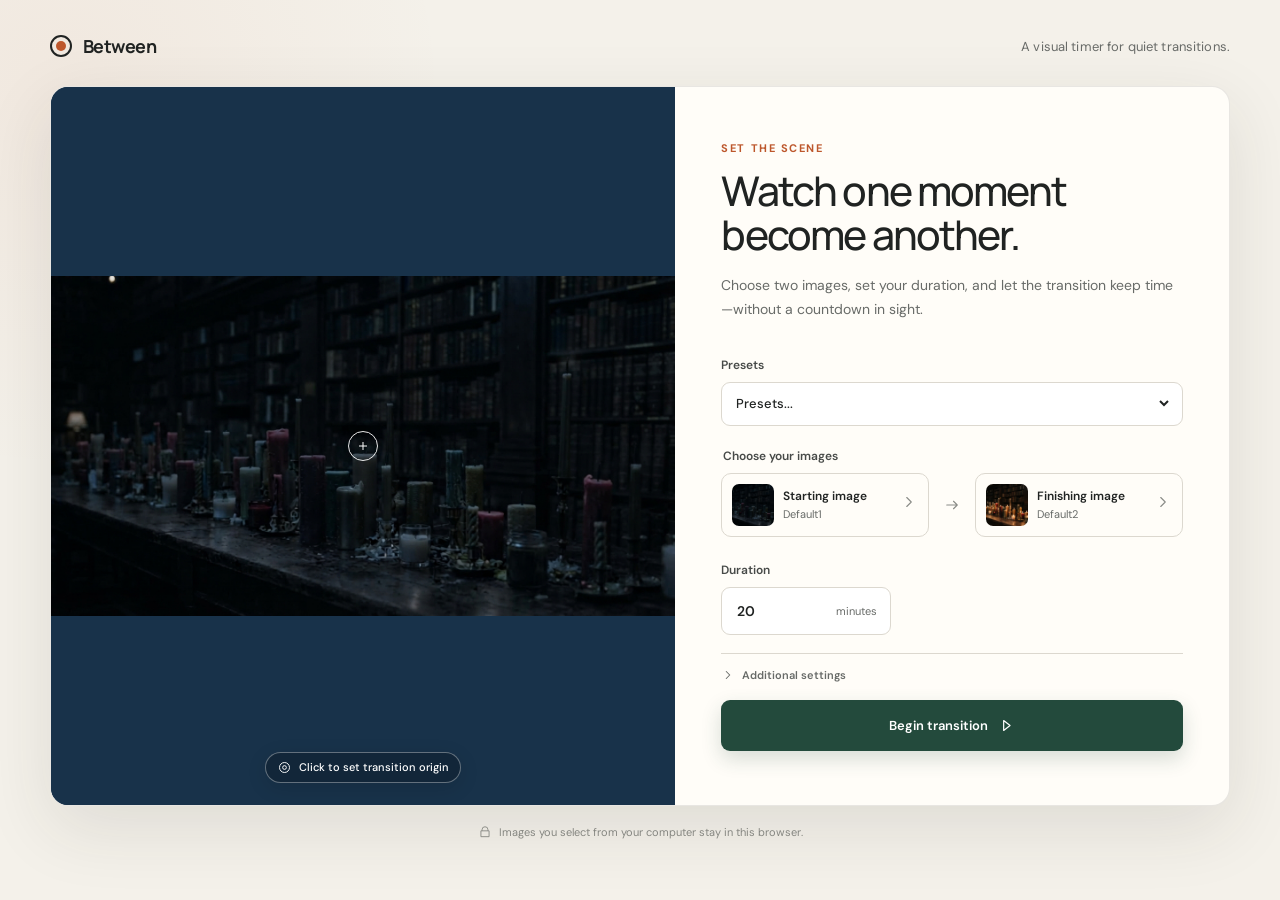
==== commit c8818cb7: "Wording updates for UI" ====
--- a/public/index.html
+++ b/public/index.html
@@ -80,10 +80,10 @@
           <form id="timerForm">
             <div class="preset-row">
               <label class="field-label" for="presetSelect">
-                <span>Preset loadout</span>
+                <span>Presets</span>
                 <div class="select-field">
                   <select id="presetSelect">
-                    <option value="">Custom settings...</option>
+                    <option value="">Presets...</option>
                   </select>
                 </div>
               </label>
@@ -141,7 +141,7 @@
                 <svg viewBox="0 0 24 24" fill="none" aria-hidden="true">
                   <path d="m9 6 6 6-6 6" />
                 </svg>
-                Advanced settings
+                Additional settings
               </summary>
               <div class="advanced-panel">
                 <fieldset class="wipe-fieldset">
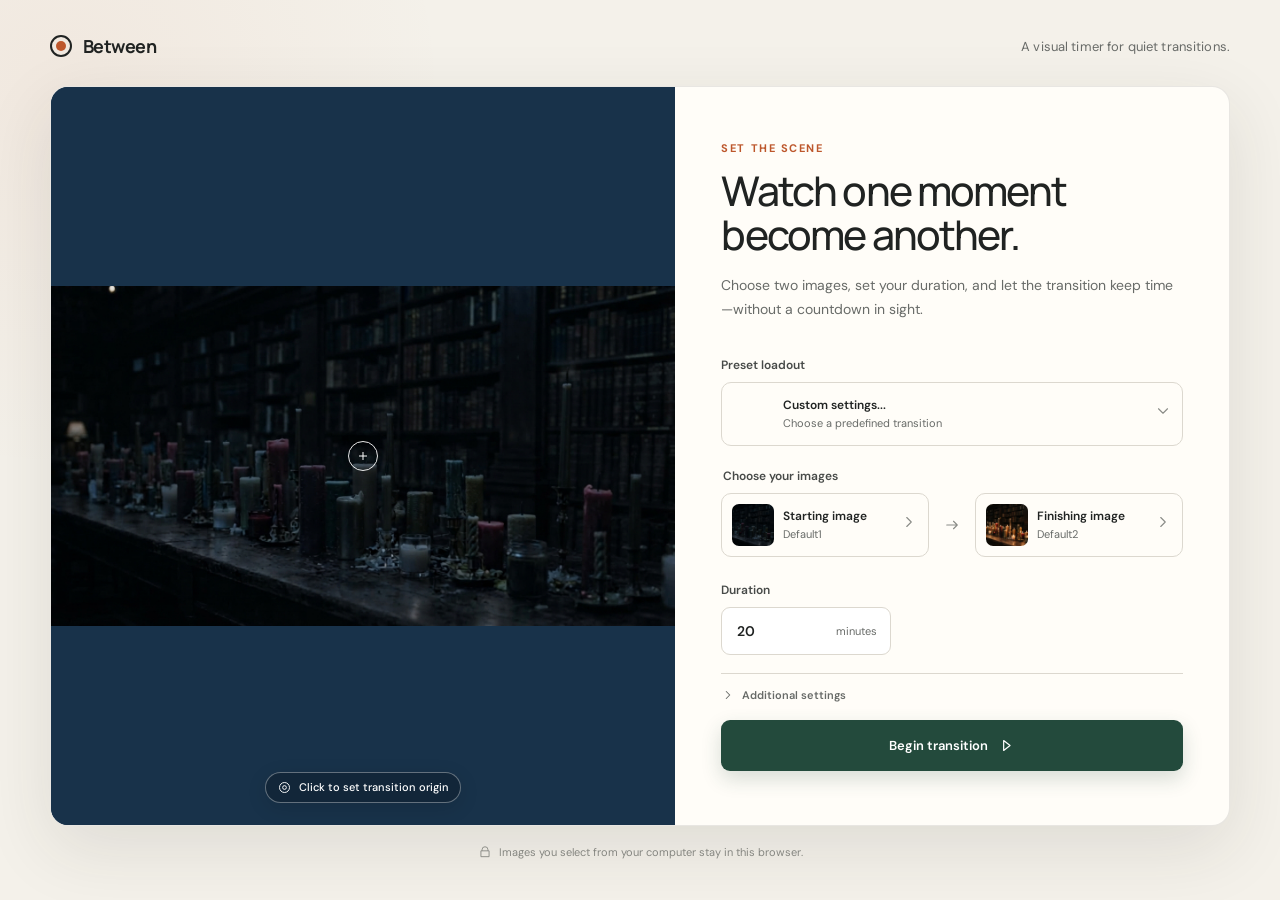
==== commit b2eb0805: "PresetThumbnails" ====
--- a/public/index.html
+++ b/public/index.html
@@ -79,13 +79,25 @@
 
           <form id="timerForm">
             <div class="preset-row">
-              <label class="field-label" for="presetSelect">
-                <span>Presets</span>
-                <div class="select-field">
-                  <select id="presetSelect">
-                    <option value="">Presets...</option>
-                  </select>
-                </div>
+              <label class="field-label" for="presetPicker">
+                <span>Preset loadout</span>
+                <button
+                  class="image-picker preset-picker"
+                  id="presetPicker"
+                  type="button"
+                  aria-haspopup="dialog"
+                >
+                  <span class="picker-thumb" id="presetThumb" aria-hidden="true"></span>
+                  <span class="picker-copy">
+                    <strong id="presetTitle">Custom settings...</strong>
+                    <span id="presetSubtitle">Choose a predefined transition</span>
+                  </span>
+                  <span class="upload-icon" aria-hidden="true">
+                    <svg viewBox="0 0 24 24" fill="none">
+                      <path d="m6 9 6 6 6-6" />
+                    </svg>
+                  </span>
+                </button>
               </label>
             </div>
 
@@ -202,6 +214,7 @@
       </p>
     </main>
 
+    <!-- Image Gallery Dialog -->
     <dialog class="gallery-dialog" id="galleryDialog" aria-labelledby="galleryTitle">
       <div class="gallery-header">
         <h2 id="galleryTitle">Choose an image</h2>
@@ -229,6 +242,24 @@
       </div>
     </dialog>
 
+    <!-- Preset Selection Dialog -->
+    <dialog class="gallery-dialog" id="presetDialog" aria-labelledby="presetDialogTitle">
+      <div class="gallery-header">
+        <h2 id="presetDialogTitle">Choose a preset loadout</h2>
+        <button class="gallery-close" id="presetClose" type="button">
+          <svg viewBox="0 0 24 24" fill="none" aria-hidden="true">
+            <path d="M6 6l12 12M18 6 6 18" />
+          </svg>
+          <span class="sr-only">Close</span>
+        </button>
+      </div>
+
+      <div class="gallery-body">
+        <p class="gallery-status" id="presetStatus" role="status">Loading presets…</p>
+        <div class="gallery-grid" id="presetGrid"></div>
+      </div>
+    </dialog>
+
     <script type="module" src="app.js"></script>
   </body>
-</html>
+</html>
